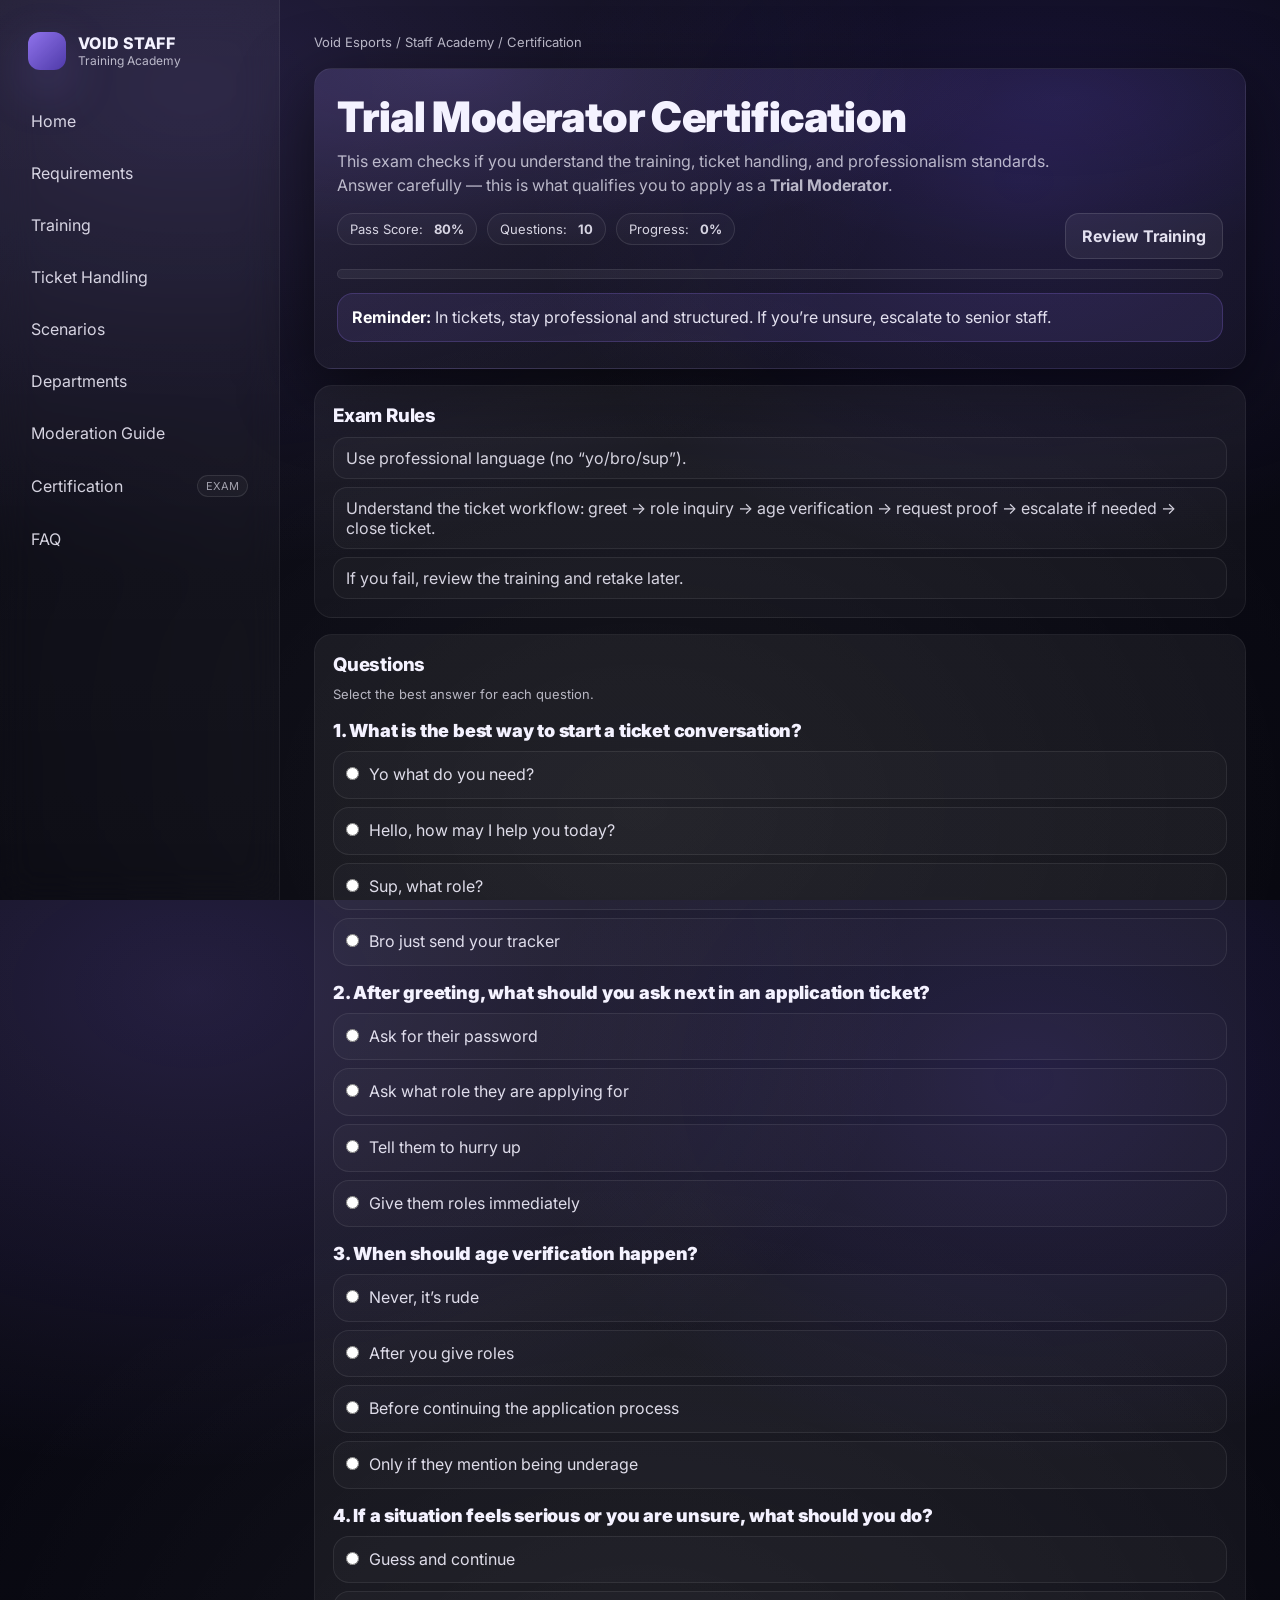
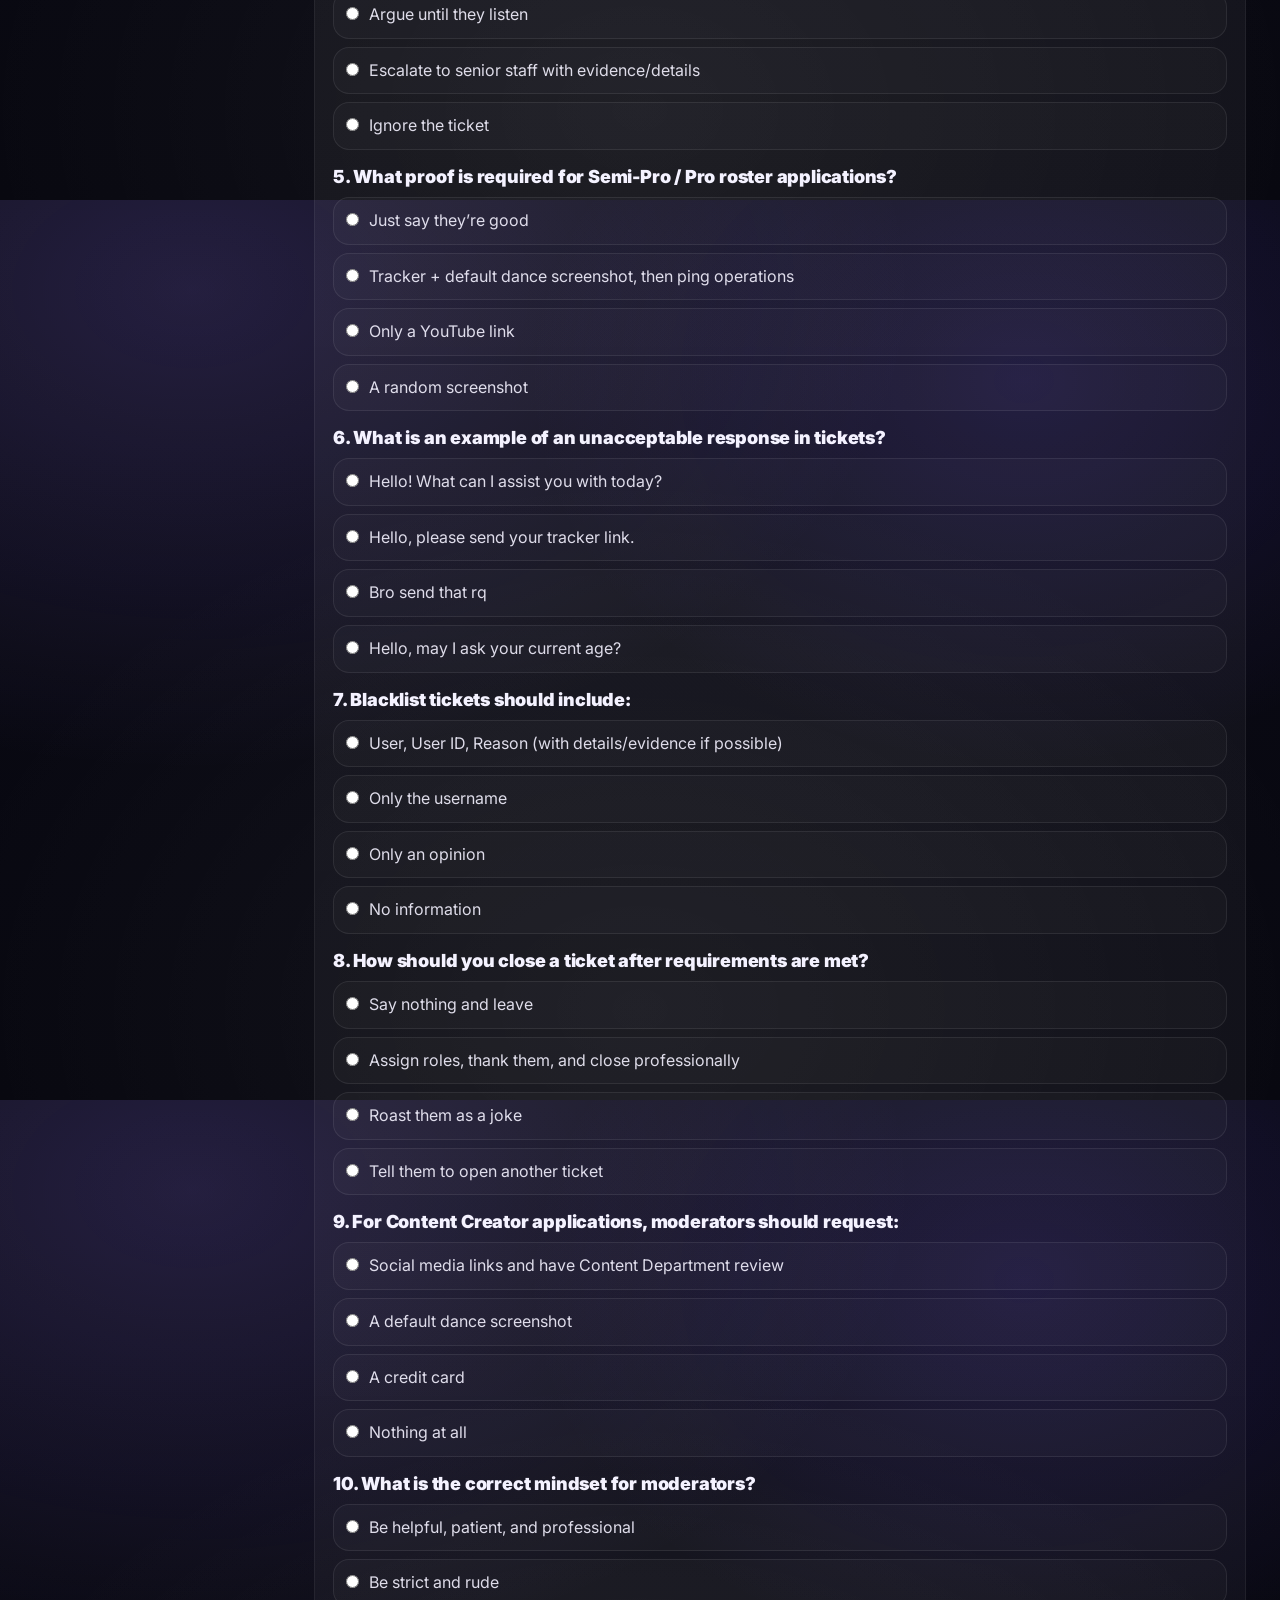
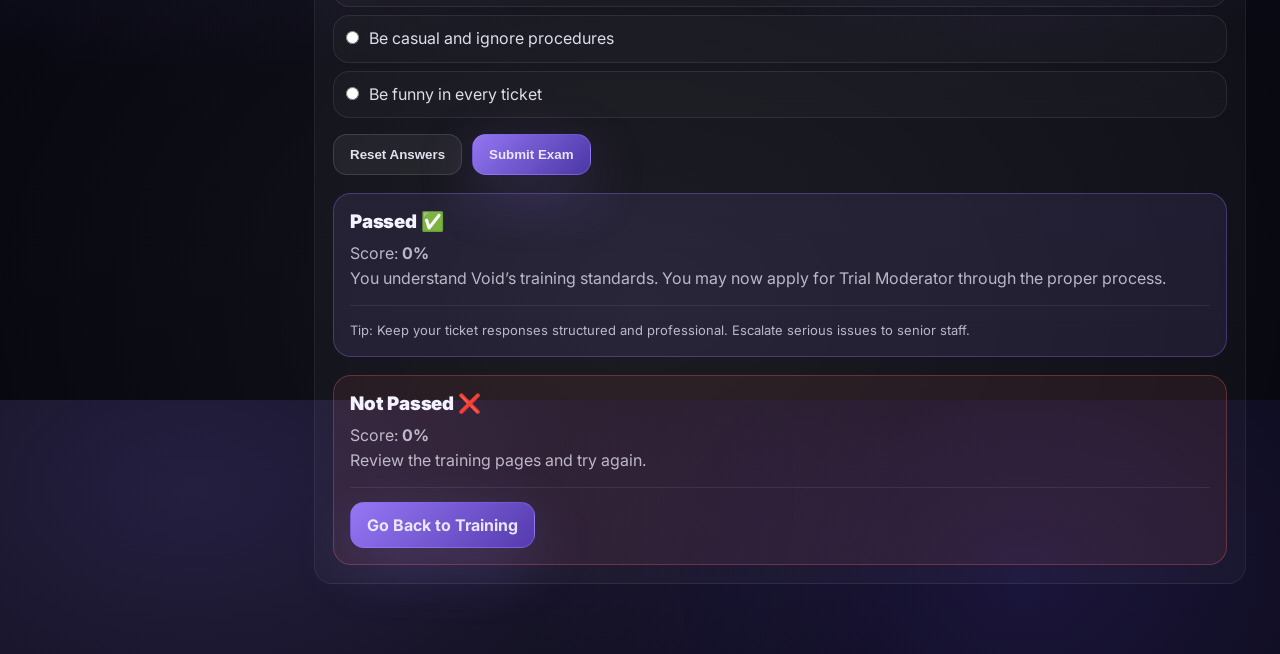
==== certification.html @ a3d47a13 "Create certification.html" ====
<!DOCTYPE html>
<html lang="en">
<head>
  <meta charset="UTF-8" />
  <meta name="viewport" content="width=device-width, initial-scale=1.0" />
  <title>Certification | Void Staff Academy</title>

  <link href="https://fonts.googleapis.com/css2?family=Inter:wght@300;400;600;800;900&display=swap" rel="stylesheet">

  <link rel="stylesheet" href="css/main.css">
  <link rel="stylesheet" href="css/layout.css">
  <link rel="stylesheet" href="css/components.css">

  <style>
    /* Page-only helpers (kept small + clean) */
    .exam-top{
      display:flex;
      align-items:flex-start;
      justify-content:space-between;
      gap:16px;
      margin-top:16px;
    }
    .exam-meta{
      display:flex;
      gap:10px;
      flex-wrap:wrap;
      align-items:center;
    }
    .progress{
      height:10px;
      border-radius:999px;
      background:rgba(255,255,255,.06);
      border:1px solid rgba(255,255,255,.08);
      overflow:hidden;
      margin-top:10px;
    }
    .progress > div{
      height:100%;
      width:0%;
      background:linear-gradient(135deg, rgba(155,124,255,.95), rgba(109,75,255,.60));
      transition:width .25s ease;
    }

    .q{
      margin-top:16px;
    }
    .q-title{
      font-weight:900;
      letter-spacing:-.2px;
      font-size:18px;
      margin-bottom:10px;
    }
    .choice{
      display:flex;
      gap:10px;
      align-items:flex-start;
      padding:12px 12px;
      border-radius:16px;
      border:1px solid rgba(255,255,255,.08);
      background:rgba(255,255,255,.025);
      transition:transform .18s ease, border-color .18s ease, background .18s ease;
      cursor:pointer;
      user-select:none;
    }
    .choice:hover{
      transform:translateY(-1px);
      border-color:rgba(155,124,255,.22);
      background:rgba(155,124,255,.08);
    }
    .choice input{
      margin-top:3px;
      accent-color: var(--accent);
      cursor:pointer;
    }
    .choice .txt{
      color:rgba(244,242,255,.9);
      line-height:1.35;
    }

    .actions{
      display:flex;
      gap:10px;
      flex-wrap:wrap;
      margin-top:16px;
    }

    .result{
      display:none;
      margin-top:18px;
    }
    .result.good{
      display:block;
      border:1px solid rgba(155,124,255,.30);
      background:rgba(155,124,255,.10);
      border-radius:var(--radius);
      padding:16px 16px;
    }
    .result.bad{
      display:block;
      border:1px solid rgba(255,110,110,.28);
      background:rgba(255,110,110,.08);
      border-radius:var(--radius);
      padding:16px 16px;
    }
    .result h3{
      font-weight:900;
      margin-bottom:6px;
    }
    .muted{
      color:var(--muted);
      line-height:1.5;
    }

    .small{
      font-size:13px;
      color:var(--muted);
    }

    .divider{
      height:1px;
      width:100%;
      background:rgba(255,255,255,.08);
      margin:14px 0;
    }
  </style>
</head>

<body>
<div class="shell">

  <!-- SIDEBAR -->
  <aside class="sidebar">
    <div class="brand">
      <div class="brand-badge"></div>
      <div class="brand-title">
        <div class="top">VOID STAFF</div>
        <div class="sub">Training Academy</div>
      </div>
    </div>

    <nav class="nav">
      <a href="index.html">Home</a>
      <a href="requirements.html">Requirements</a>
      <a href="training.html">Training</a>
      <a href="tickets.html">Ticket Handling</a>
      <a href="scenarios.html">Scenarios</a>
      <a href="roles.html">Departments</a>
      <a href="moderation.html">Moderation Guide</a>
      <a href="certification.html">Certification <span class="tag">EXAM</span></a>
      <a href="faq.html">FAQ</a>
    </nav>
  </aside>

  <!-- MAIN -->
  <main class="main">
    <div class="container fade-in">

      <div class="topbar">
        <div class="breadcrumb">Void Esports / Staff Academy / Certification</div>
      </div>

      <section class="hero">
        <h1>Trial Moderator Certification</h1>
        <p>
          This exam checks if you understand the training, ticket handling, and professionalism standards.
          Answer carefully — this is what qualifies you to apply as a <strong>Trial Moderator</strong>.
        </p>

        <div class="exam-top">
          <div class="exam-meta">
            <span class="pill">Pass Score: <strong>&nbsp;80%</strong></span>
            <span class="pill">Questions: <strong>&nbsp;<span id="qCount">0</span></strong></span>
            <span class="pill">Progress: <strong>&nbsp;<span id="progressText">0%</span></strong></span>
          </div>

          <a class="btn" href="training.html">Review Training</a>
        </div>

        <div class="progress" aria-label="Progress">
          <div id="bar"></div>
        </div>

        <div class="notice" style="margin-top:14px">
          <strong>Reminder:</strong> In tickets, stay professional and structured. If you’re unsure, escalate to senior staff.
        </div>
      </section>

      <section class="card" style="margin-top:16px">
        <h3>Exam Rules</h3>
        <div class="list">
          <div class="item">Use professional language (no “yo/bro/sup”).</div>
          <div class="item">Understand the ticket workflow: greet → role inquiry → age verification → request proof → escalate if needed → close ticket.</div>
          <div class="item">If you fail, review the training and retake later.</div>
        </div>
      </section>

      <!-- QUESTIONS -->
      <section id="exam" class="card" style="margin-top:16px">
        <h3>Questions</h3>
        <p class="small">Select the best answer for each question.</p>

        <div id="questions"></div>

        <div class="actions">
          <button class="btn" id="resetBtn" type="button">Reset Answers</button>
          <button class="btn primary" id="submitBtn" type="button">Submit Exam</button>
        </div>

        <div id="resultGood" class="result good">
          <h3>Passed ✅</h3>
          <p class="muted">
            Score: <strong><span id="scoreGood">0</span>%</strong><br>
            You understand Void’s training standards. You may now apply for Trial Moderator through the proper process.
          </p>
          <div class="divider"></div>
          <p class="small">
            Tip: Keep your ticket responses structured and professional. Escalate serious issues to senior staff.
          </p>
        </div>

        <div id="resultBad" class="result bad">
          <h3>Not Passed ❌</h3>
          <p class="muted">
            Score: <strong><span id="scoreBad">0</span>%</strong><br>
            Review the training pages and try again.
          </p>
          <div class="divider"></div>
          <a class="btn primary" href="training.html">Go Back to Training</a>
        </div>

      </section>

    </div>
  </main>
</div>

<script>
  // Premium but simple exam logic (no database)
  const PASS_SCORE = 80;

  const quiz = [
    {
      q: "What is the best way to start a ticket conversation?",
      a: [
        "Yo what do you need?",
        "Hello, how may I help you today?",
        "Sup, what role?",
        "Bro just send your tracker"
      ],
      correct: 1
    },
    {
      q: "After greeting, what should you ask next in an application ticket?",
      a: [
        "Ask for their password",
        "Ask what role they are applying for",
        "Tell them to hurry up",
        "Give them roles immediately"
      ],
      correct: 1
    },
    {
      q: "When should age verification happen?",
      a: [
        "Never, it’s rude",
        "After you give roles",
        "Before continuing the application process",
        "Only if they mention being underage"
      ],
      correct: 2
    },
    {
      q: "If a situation feels serious or you are unsure, what should you do?",
      a: [
        "Guess and continue",
        "Argue until they listen",
        "Escalate to senior staff with evidence/details",
        "Ignore the ticket"
      ],
      correct: 2
    },
    {
      q: "What proof is required for Semi-Pro / Pro roster applications?",
      a: [
        "Just say they’re good",
        "Tracker + default dance screenshot, then ping operations",
        "Only a YouTube link",
        "A random screenshot"
      ],
      correct: 1
    },
    {
      q: "What is an example of an unacceptable response in tickets?",
      a: [
        "Hello! What can I assist you with today?",
        "Hello, please send your tracker link.",
        "Bro send that rq",
        "Hello, may I ask your current age?"
      ],
      correct: 2
    },
    {
      q: "Blacklist tickets should include:",
      a: [
        "User, User ID, Reason (with details/evidence if possible)",
        "Only the username",
        "Only an opinion",
        "No information"
      ],
      correct: 0
    },
    {
      q: "How should you close a ticket after requirements are met?",
      a: [
        "Say nothing and leave",
        "Assign roles, thank them, and close professionally",
        "Roast them as a joke",
        "Tell them to open another ticket"
      ],
      correct: 1
    },
    {
      q: "For Content Creator applications, moderators should request:",
      a: [
        "Social media links and have Content Department review",
        "A default dance screenshot",
        "A credit card",
        "Nothing at all"
      ],
      correct: 0
    },
    {
      q: "What is the correct mindset for moderators?",
      a: [
        "Be helpful, patient, and professional",
        "Be strict and rude",
        "Be casual and ignore procedures",
        "Be funny in every ticket"
      ],
      correct: 0
    }
  ];

  const questionsEl = document.getElementById("questions");
  const qCountEl = document.getElementById("qCount");
  const barEl = document.getElementById("bar");
  const progressTextEl = document.getElementById("progressText");

  const goodBox = document.getElementById("resultGood");
  const badBox = document.getElementById("resultBad");
  const scoreGoodEl = document.getElementById("scoreGood");
  const scoreBadEl = document.getElementById("scoreBad");

  function render(){
    qCountEl.textContent = quiz.length;

    questionsEl.innerHTML = quiz.map((item, idx) => {
      const choices = item.a.map((txt, cIdx) => {
        const name = `q_${idx}`;
        const id = `q_${idx}_${cIdx}`;
        return `
          <label class="choice" for="${id}">
            <input id="${id}" type="radio" name="${name}" value="${cIdx}">
            <div class="txt">${txt}</div>
          </label>
        `;
      }).join("");

      return `
        <div class="q">
          <div class="q-title">${idx+1}. ${item.q}</div>
          <div class="list">${choices}</div>
        </div>
      `;
    }).join("");

    attachProgress();
    updateProgress();
  }

  function getAnswers(){
    return quiz.map((_, idx) => {
      const picked = document.querySelector(`input[name="q_${idx}"]:checked`);
      return picked ? Number(picked.value) : null;
    });
  }

  function attachProgress(){
    document.querySelectorAll('input[type="radio"]').forEach(r => {
      r.addEventListener("change", updateProgress);
    });
  }

  function updateProgress(){
    const answers = getAnswers();
    const answered = answers.filter(v => v !== null).length;
    const pct = Math.round((answered / quiz.length) * 100);
    barEl.style.width = pct + "%";
    progressTextEl.textContent = pct + "%";
  }

  function grade(){
    const answers = getAnswers();

    // Must answer all
    if (answers.some(v => v === null)){
      alert("Please answer every question before submitting.");
      return;
    }

    let correct = 0;
    answers.forEach((val, idx) => {
      if (val === quiz[idx].correct) correct++;
    });

    const score = Math.round((correct / quiz.length) * 100);

    goodBox.style.display = "none";
    badBox.style.display = "none";

    if (score >= PASS_SCORE){
      scoreGoodEl.textContent = score;
      goodBox.style.display = "block";
      goodBox.scrollIntoView({ behavior: "smooth", block: "start" });
    } else {
      scoreBadEl.textContent = score;
      badBox.style.display = "block";
      badBox.scrollIntoView({ behavior: "smooth", block: "start" });
    }
  }

  function resetAll(){
    document.querySelectorAll('input[type="radio"]').forEach(r => r.checked = false);
    updateProgress();
    goodBox.style.display = "none";
    badBox.style.display = "none";
    window.scrollTo({ top: 0, behavior: "smooth" });
  }

  document.getElementById("submitBtn").addEventListener("click", grade);
  document.getElementById("resetBtn").addEventListener("click", resetAll);

  render();
</script>
</body>
</html>
---- css/main.css ----
/* css/main.css */
:root{
  --bg0:#07070f;
  --bg1:#0b0b16;
  --panel:rgba(255,255,255,.06);
  --panel2:rgba(255,255,255,.035);
  --stroke:rgba(255,255,255,.10);
  --stroke2:rgba(255,255,255,.06);
  --text:#f4f2ff;
  --muted:rgba(244,242,255,.72);
  --accent:#9b7cff;
  --accent2:#6d4bff;
  --shadow:0 22px 70px rgba(0,0,0,.55);
  --radius:18px;
}

*{ box-sizing:border-box; margin:0; padding:0; }
html,body{ height:100%; }

body{
  font-family: Inter, system-ui, -apple-system, Segoe UI, Roboto, Arial, sans-serif;
  color:var(--text);
  background:
    radial-gradient(1200px 800px at 15% 10%, rgba(155,124,255,.18), transparent 60%),
    radial-gradient(900px 700px at 80% 20%, rgba(109,75,255,.16), transparent 55%),
    radial-gradient(1200px 900px at 50% 90%, rgba(255,255,255,.05), transparent 60%),
    linear-gradient(180deg, var(--bg1), var(--bg0));
  overflow-x:hidden;
}

a{ color:inherit; text-decoration:none; }
img{ max-width:100%; display:block; }

::selection{ background:rgba(155,124,255,.35); }

@media (prefers-reduced-motion: reduce){
  *{ animation:none !important; transition:none !important; scroll-behavior:auto !important; }
}
---- css/layout.css ----
/* css/layout.css */
.shell{
  display:flex;
  min-height:100vh;
}

.sidebar{
  width:280px;
  position:sticky;
  top:0;
  height:100vh;
  padding:22px 18px;
  border-right:1px solid var(--stroke2);
  background:linear-gradient(180deg, rgba(255,255,255,.05), rgba(255,255,255,.02));
  backdrop-filter: blur(18px);
}

.brand{
  display:flex;
  align-items:center;
  gap:12px;
  padding:10px 10px 18px;
}

.brand-badge{
  width:38px;
  height:38px;
  border-radius:12px;
  background:linear-gradient(135deg, rgba(155,124,255,.9), rgba(109,75,255,.55));
  box-shadow: 0 18px 50px rgba(155,124,255,.25);
}

.brand-title{
  line-height:1.1;
}
.brand-title .top{
  font-weight:800;
  letter-spacing:.3px;
}
.brand-title .sub{
  font-size:12px;
  color:var(--muted);
  margin-top:2px;
}

.nav{
  margin-top:10px;
  display:flex;
  flex-direction:column;
  gap:6px;
}

.nav a{
  display:flex;
  align-items:center;
  justify-content:space-between;
  padding:12px 12px;
  border-radius:14px;
  border:1px solid transparent;
  color:rgba(244,242,255,.86);
  background:transparent;
  transition: transform .18s ease, background .18s ease, border-color .18s ease;
}

.nav a:hover{
  background:rgba(155,124,255,.10);
  border-color:rgba(155,124,255,.22);
  transform: translateY(-1px);
}

.nav .tag{
  font-size:11px;
  color:rgba(244,242,255,.62);
  border:1px solid rgba(255,255,255,.10);
  padding:3px 8px;
  border-radius:999px;
  background:rgba(255,255,255,.03);
}

.main{
  flex:1;
  padding:34px 34px 70px;
}

.container{
  max-width:1150px;
  margin:0 auto;
}

.topbar{
  display:flex;
  justify-content:space-between;
  align-items:center;
  gap:16px;
  margin-bottom:18px;
}

.breadcrumb{
  font-size:13px;
  color:var(--muted);
}

@media (max-width: 980px){
  .sidebar{ display:none; }
  .main{ padding:22px 18px 60px; }
}
---- css/components.css ----
/* css/components.css */

/* subtle fade-in */
.fade-in{
  animation: fadeIn .55s ease both;
}
@keyframes fadeIn{
  from{ opacity:0; transform: translateY(8px); }
  to{ opacity:1; transform: translateY(0); }
}

.hero{
  padding:26px 22px;
  border-radius:var(--radius);
  background:
    radial-gradient(900px 300px at 15% 0%, rgba(155,124,255,.18), transparent 60%),
    radial-gradient(700px 280px at 80% 10%, rgba(109,75,255,.12), transparent 55%),
    rgba(255,255,255,.03);
  border:1px solid var(--stroke2);
  box-shadow: var(--shadow);
}

.hero h1{
  font-size:42px;
  line-height:1.05;
  letter-spacing:-.6px;
  font-weight:900;
}
.hero p{
  margin-top:10px;
  max-width:760px;
  color:var(--muted);
  line-height:1.5;
}

.grid{
  display:grid;
  gap:16px;
  margin-top:16px;
}
.grid.cols-3{ grid-template-columns: repeat(3, 1fr); }
.grid.cols-2{ grid-template-columns: repeat(2, 1fr); }

@media (max-width: 980px){
  .grid.cols-3{ grid-template-columns: 1fr; }
  .grid.cols-2{ grid-template-columns: 1fr; }
  .hero h1{ font-size:34px; }
}

.card{
  border-radius:var(--radius);
  border:1px solid var(--stroke2);
  background:linear-gradient(180deg, rgba(255,255,255,.055), rgba(255,255,255,.03));
  padding:18px 18px;
  transition: transform .2s ease, border-color .2s ease, background .2s ease;
}

.card:hover{
  transform: translateY(-2px);
  border-color: rgba(155,124,255,.24);
  background: linear-gradient(180deg, rgba(155,124,255,.09), rgba(255,255,255,.03));
}

.card h2, .card h3{
  font-weight:800;
  letter-spacing:-.2px;
}
.card p{
  margin-top:8px;
  color:var(--muted);
  line-height:1.55;
}

.pill{
  display:inline-flex;
  align-items:center;
  gap:8px;
  padding:7px 12px;
  border-radius:999px;
  border:1px solid rgba(255,255,255,.10);
  background:rgba(255,255,255,.03);
  color:rgba(244,242,255,.86);
  font-size:13px;
}

.kpi{
  display:flex;
  align-items:flex-end;
  gap:10px;
}
.kpi .value{
  font-size:34px;
  font-weight:900;
  color: var(--accent);
  line-height:1;
}
.kpi .label{
  padding-bottom:4px;
  font-size:13px;
  color: var(--muted);
}

.list{
  margin-top:10px;
  display:flex;
  flex-direction:column;
  gap:8px;
}
.list .item{
  padding:10px 12px;
  border-radius:14px;
  border:1px solid rgba(255,255,255,.08);
  background:rgba(255,255,255,.025);
  color:rgba(244,242,255,.86);
}

.notice{
  margin-top:12px;
  padding:12px 14px;
  border-radius:16px;
  border:1px solid rgba(155,124,255,.22);
  background: rgba(155,124,255,.10);
  color: rgba(244,242,255,.92);
  line-height:1.45;
}

.notice strong{ color: #fff; }

.btn{
  display:inline-flex;
  align-items:center;
  justify-content:center;
  gap:10px;
  padding:12px 16px;
  border-radius:14px;
  border:1px solid rgba(255,255,255,.12);
  background: rgba(255,255,255,.06);
  color: rgba(244,242,255,.92);
  font-weight:700;
  cursor:pointer;
  transition: transform .18s ease, border-color .18s ease, background .18s ease;
  user-select:none;
}

.btn:hover{
  transform: translateY(-1px);
  border-color: rgba(155,124,255,.30);
  background: rgba(155,124,255,.16);
}

.btn.primary{
  border-color: rgba(155,124,255,.40);
  background: linear-gradient(135deg, rgba(155,124,255,.95), rgba(109,75,255,.60));
  box-shadow: 0 18px 60px rgba(155,124,255,.22);
}
.btn.primary:hover{
  background: linear-gradient(135deg, rgba(155,124,255,1), rgba(109,75,255,.75));
}
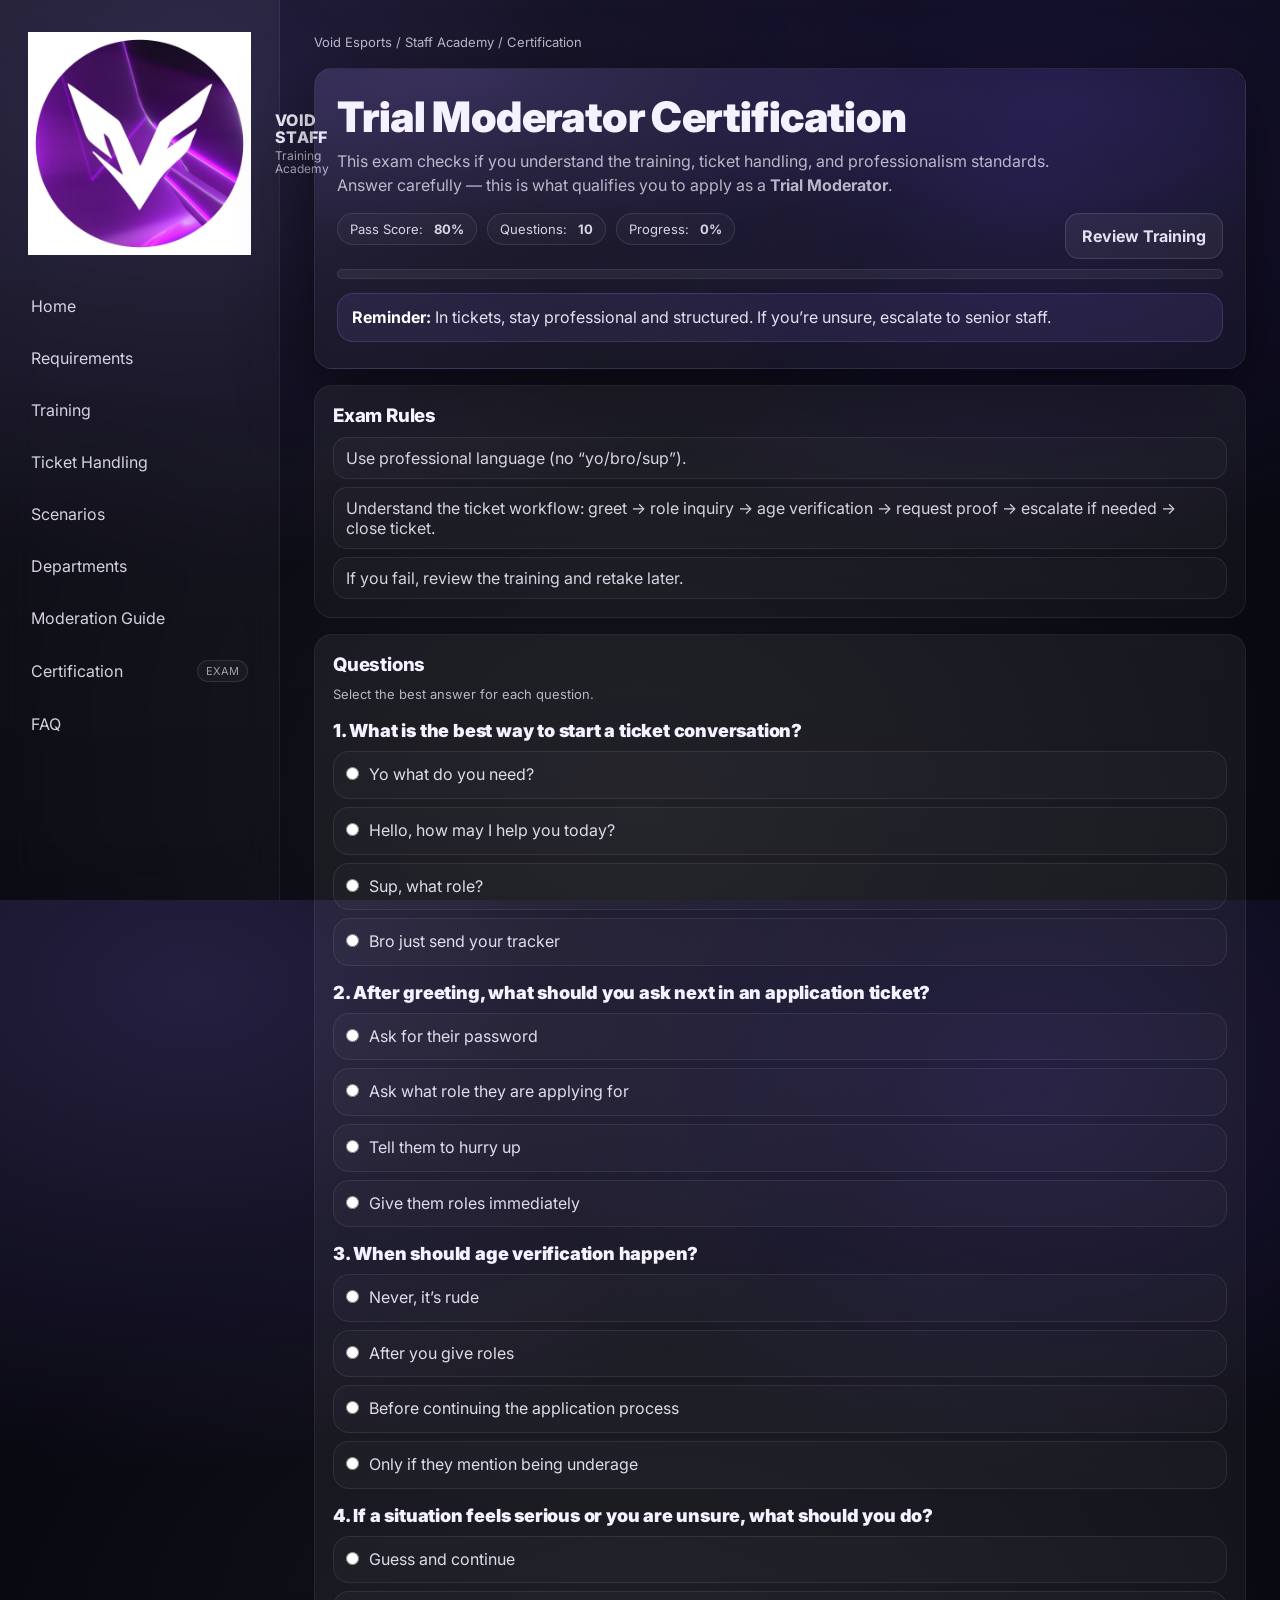
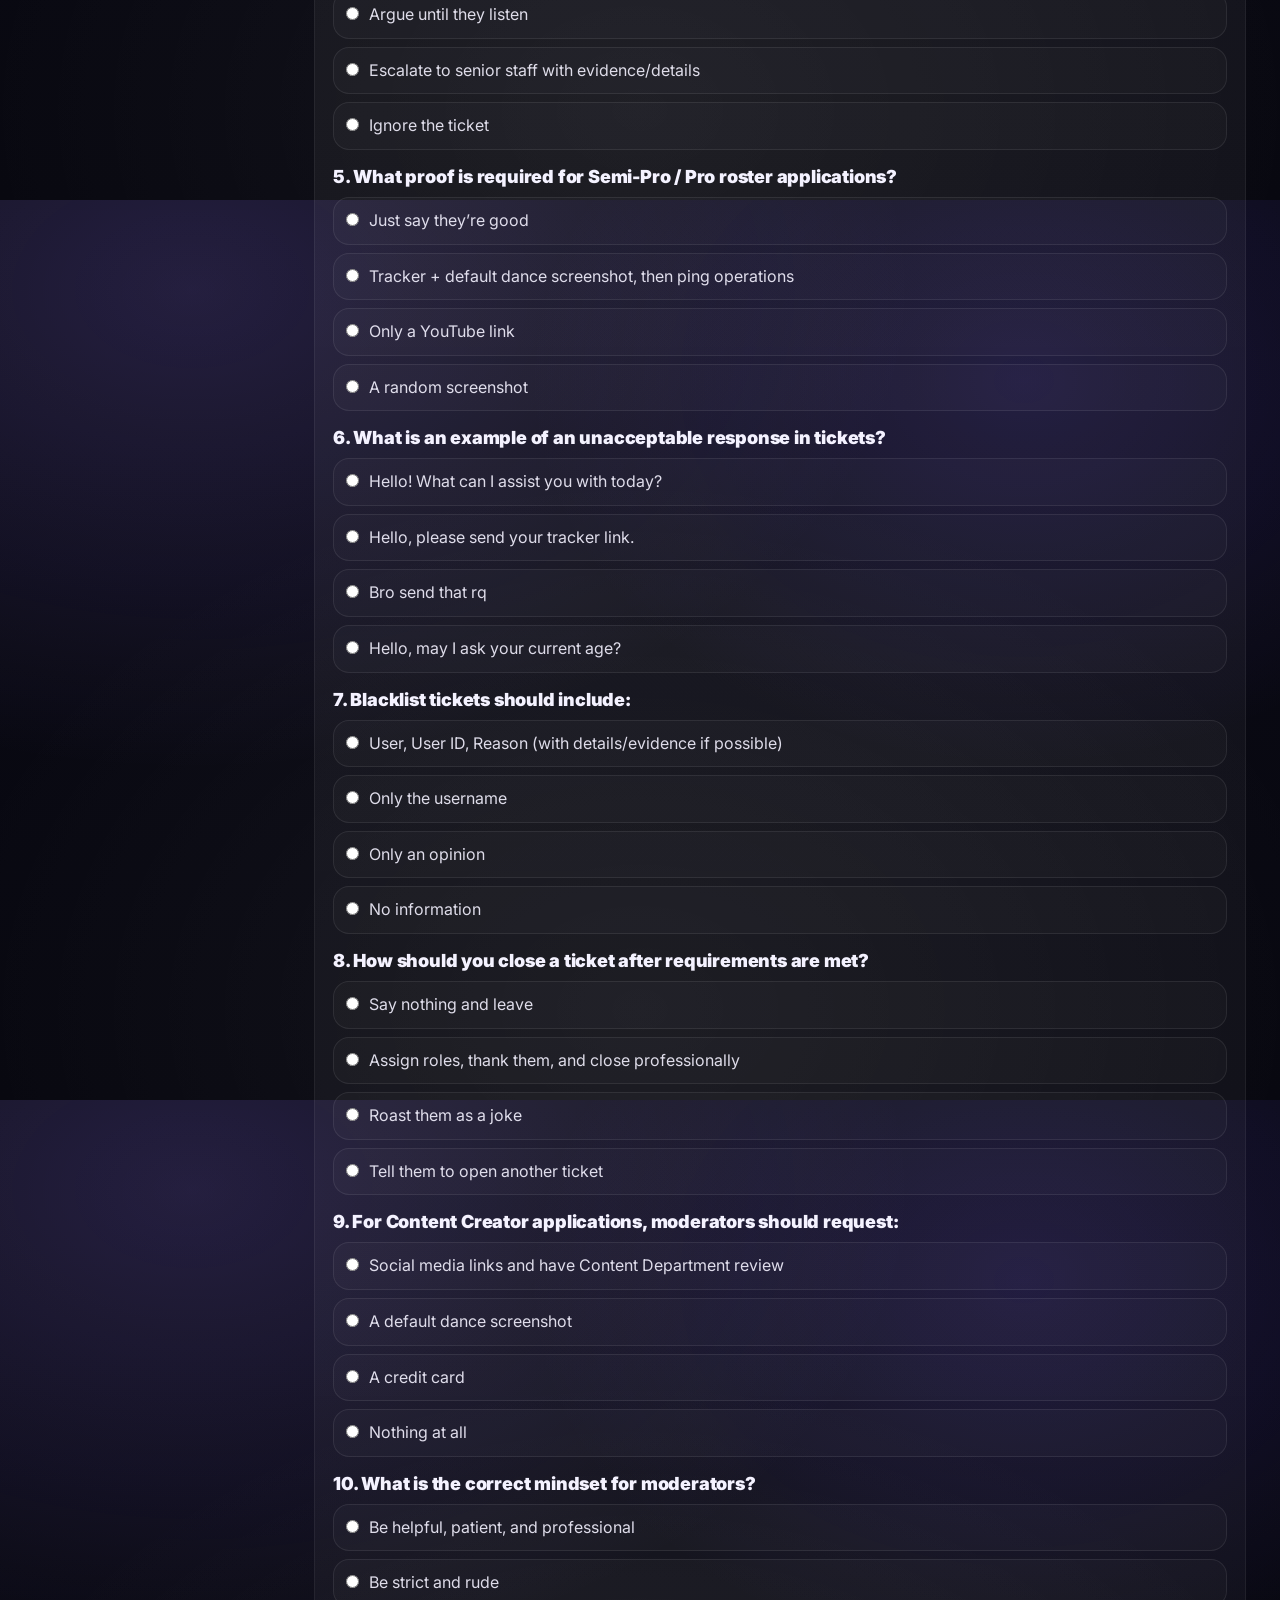
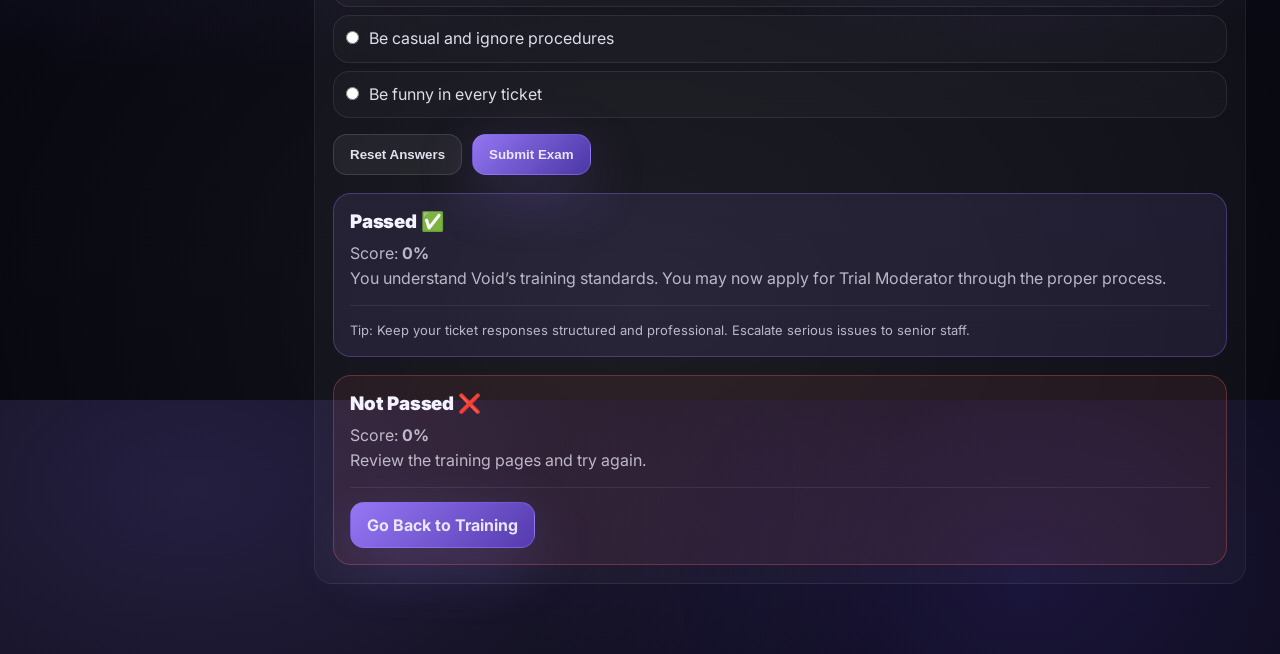
==== commit a557b57b: "Update certification.html" ====
--- a/certification.html
+++ b/certification.html
@@ -131,6 +131,7 @@
   <!-- SIDEBAR -->
   <aside class="sidebar">
     <div class="brand">
+      <img src="assets/logo.png" class="brand-logo">
       <div class="brand-badge"></div>
       <div class="brand-title">
         <div class="top">VOID STAFF</div>
--- a/css/layout.css
+++ b/css/layout.css
@@ -99,7 +99,79 @@
   font-size:13px;
   color:var(--muted);
 }
+/* Active link styling (internal tool feel) */
+.nav a.active{
+  background:rgba(155,124,255,.16);
+  border-color:rgba(155,124,255,.30);
+  box-shadow: 0 16px 40px rgba(155,124,255,.14);
+  transform: translateY(-1px);
+}
 
+/* Mobile sidebar toggle */
+.mobile-topbar{
+  display:none;
+  align-items:center;
+  justify-content:space-between;
+  gap:12px;
+  padding:14px 14px;
+  border:1px solid var(--stroke2);
+  border-radius:var(--radius);
+  background:rgba(255,255,255,.03);
+  backdrop-filter: blur(12px);
+  margin-bottom:14px;
+}
+
+.mobile-topbar .title{
+  font-weight:900;
+  letter-spacing:-.2px;
+}
+
+.mobile-topbar .toggle{
+  width:44px;
+  height:44px;
+  border-radius:14px;
+  border:1px solid rgba(255,255,255,.12);
+  background:rgba(255,255,255,.06);
+  cursor:pointer;
+  display:inline-flex;
+  align-items:center;
+  justify-content:center;
+  transition: transform .18s ease, border-color .18s ease, background .18s ease;
+}
+.mobile-topbar .toggle:hover{
+  transform: translateY(-1px);
+  border-color: rgba(155,124,255,.30);
+  background: rgba(155,124,255,.16);
+}
+
+/* Mobile behavior */
+@media (max-width: 980px){
+  .mobile-topbar{ display:flex; }
+
+  .sidebar{
+    display:block;
+    position:fixed;
+    left:0;
+    top:0;
+    width:84%;
+    max-width:320px;
+    transform: translateX(-110%);
+    transition: transform .22s ease;
+    z-index:999;
+  }
+  .sidebar.open{
+    transform: translateX(0);
+  }
+
+  /* Dim background behind sidebar when open */
+  .sidebar.open::after{
+    content:"";
+    position:fixed;
+    inset:0;
+    background:rgba(0,0,0,.55);
+    z-index:-1;
+  }
+}
 @media (max-width: 980px){
   .sidebar{ display:none; }
   .main{ padding:22px 18px 60px; }
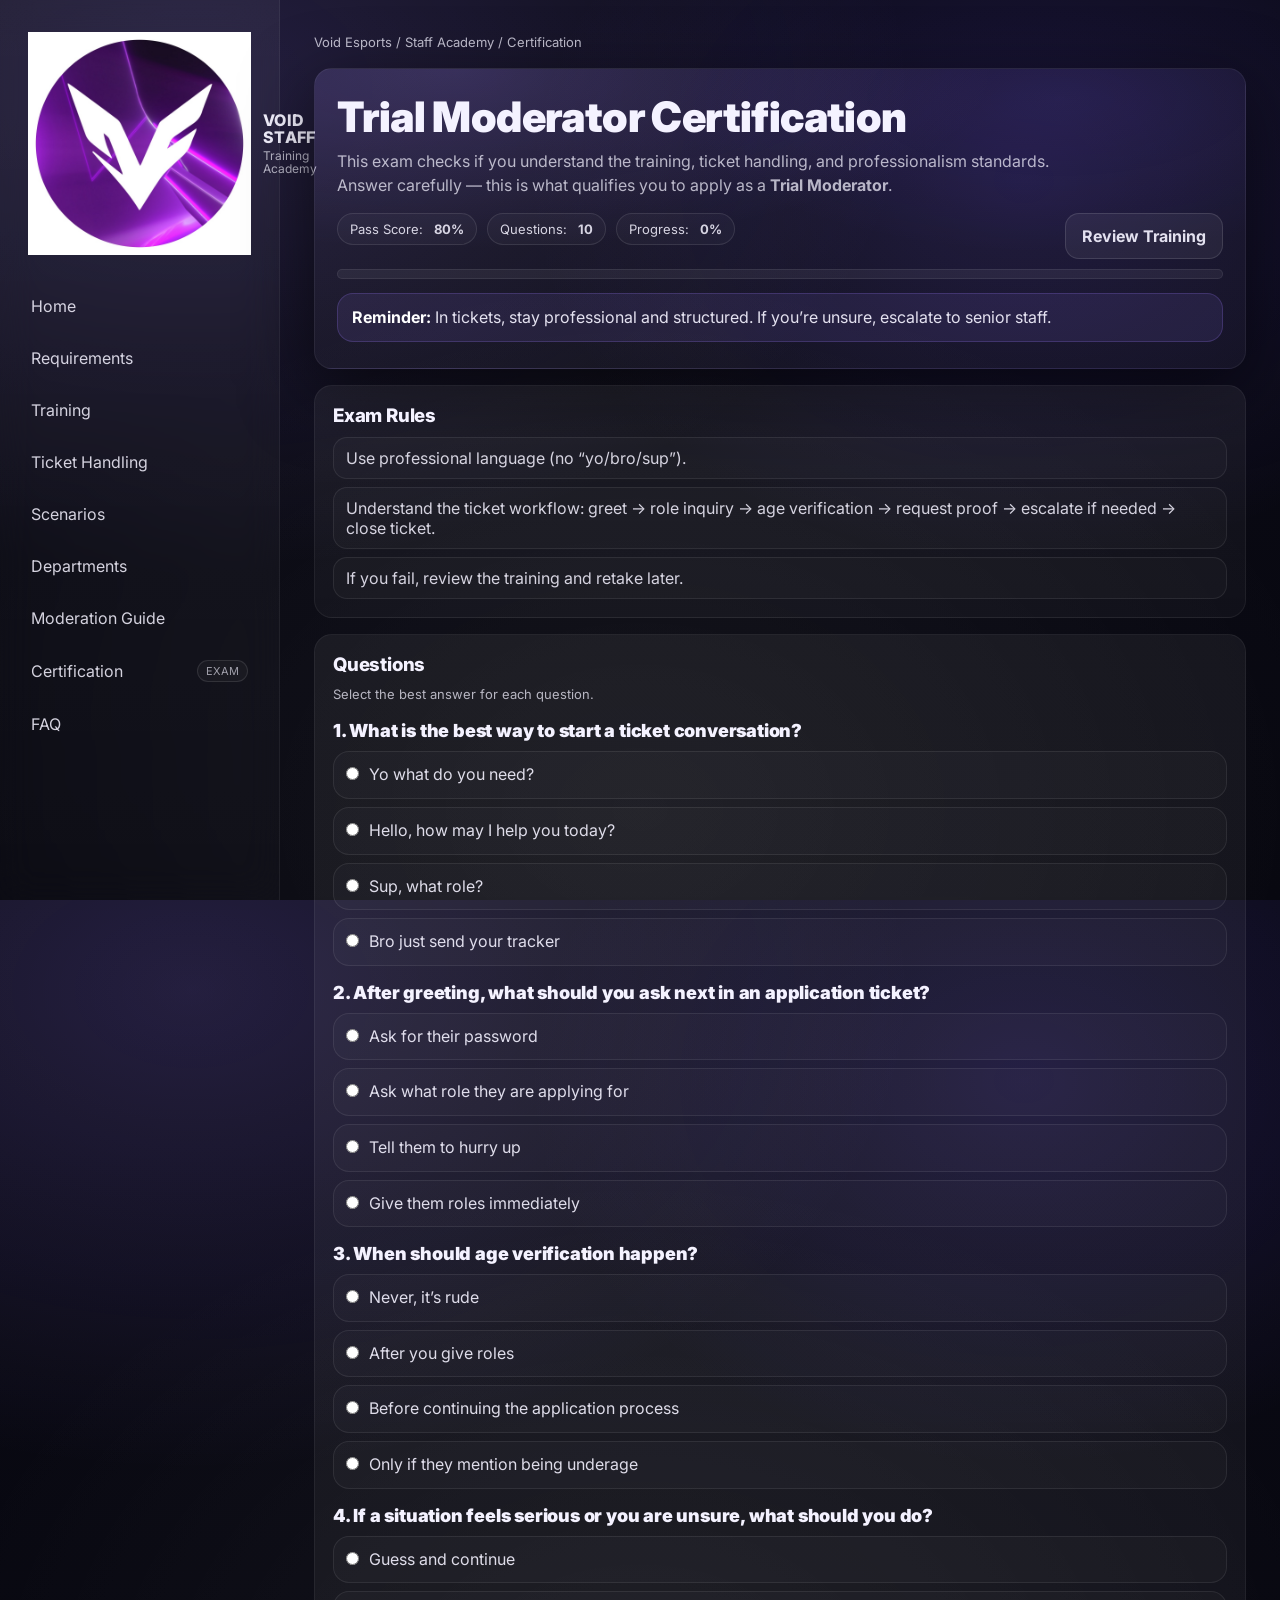
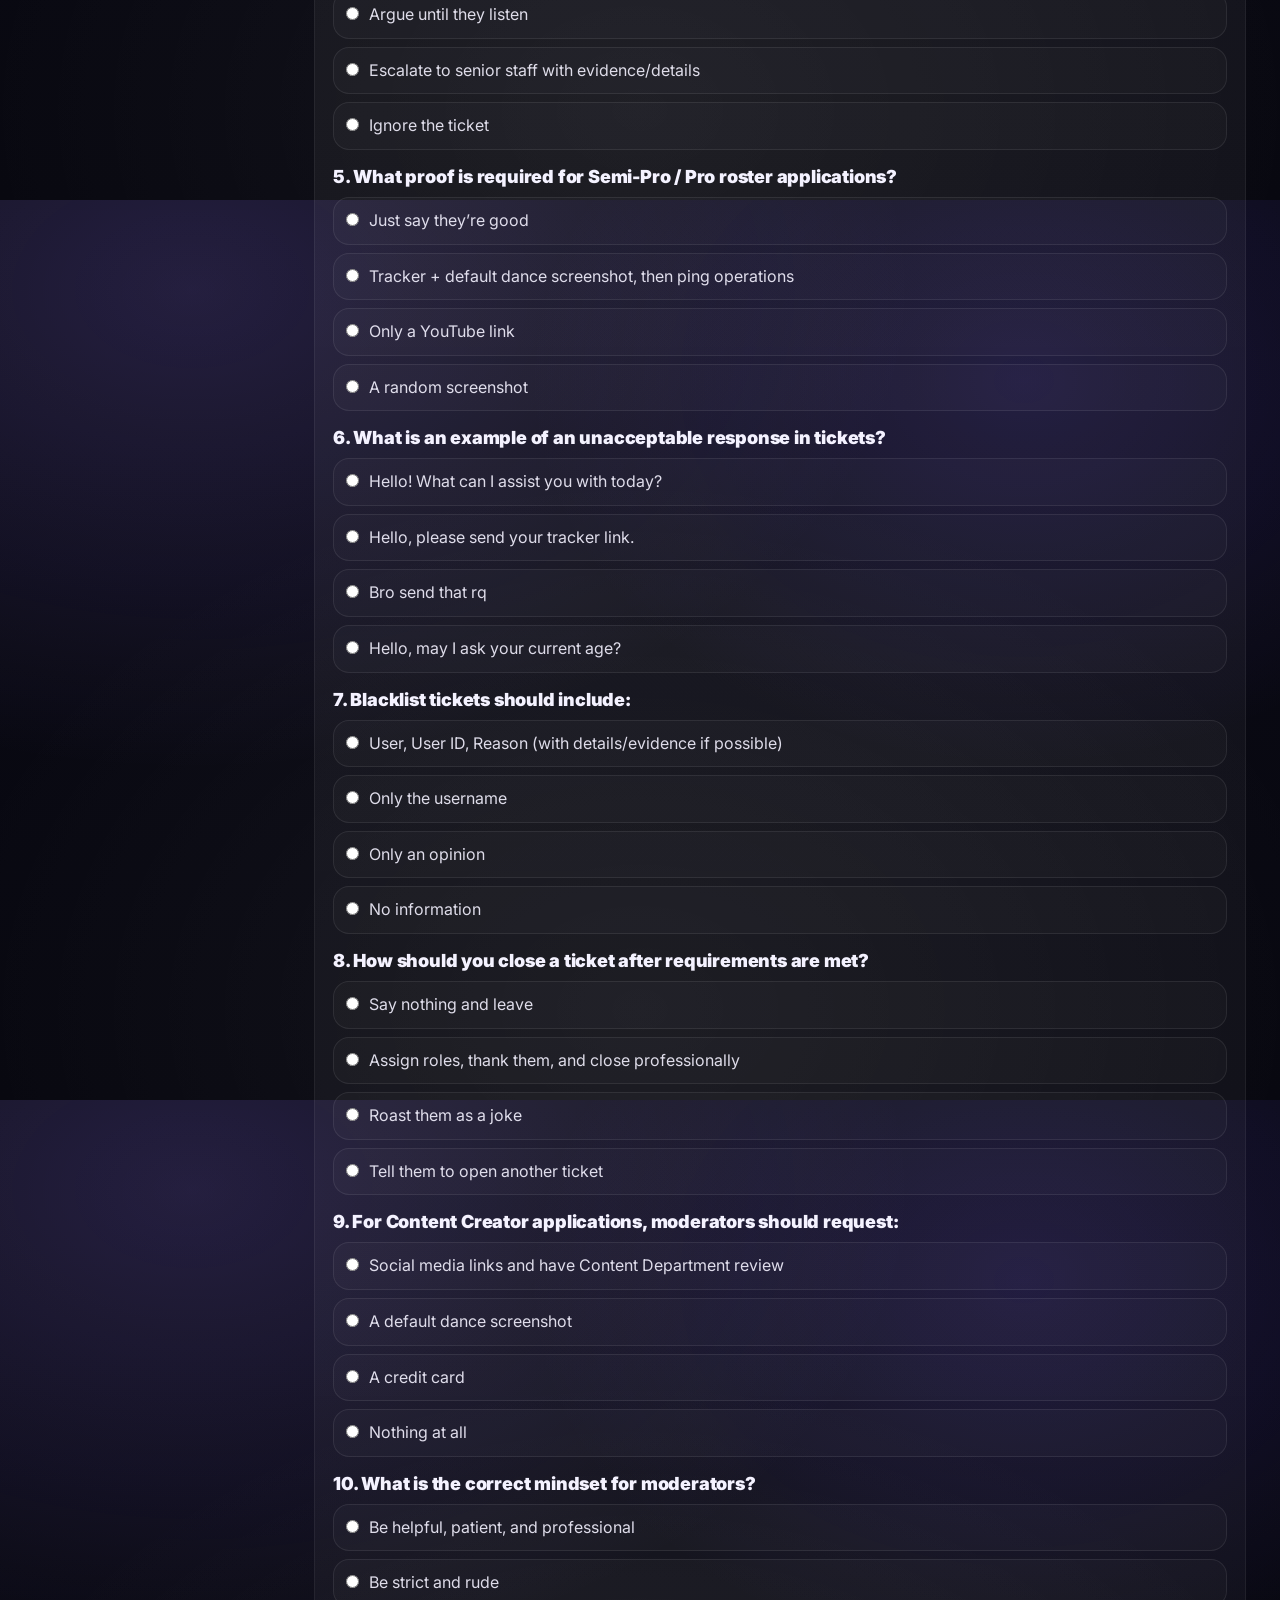
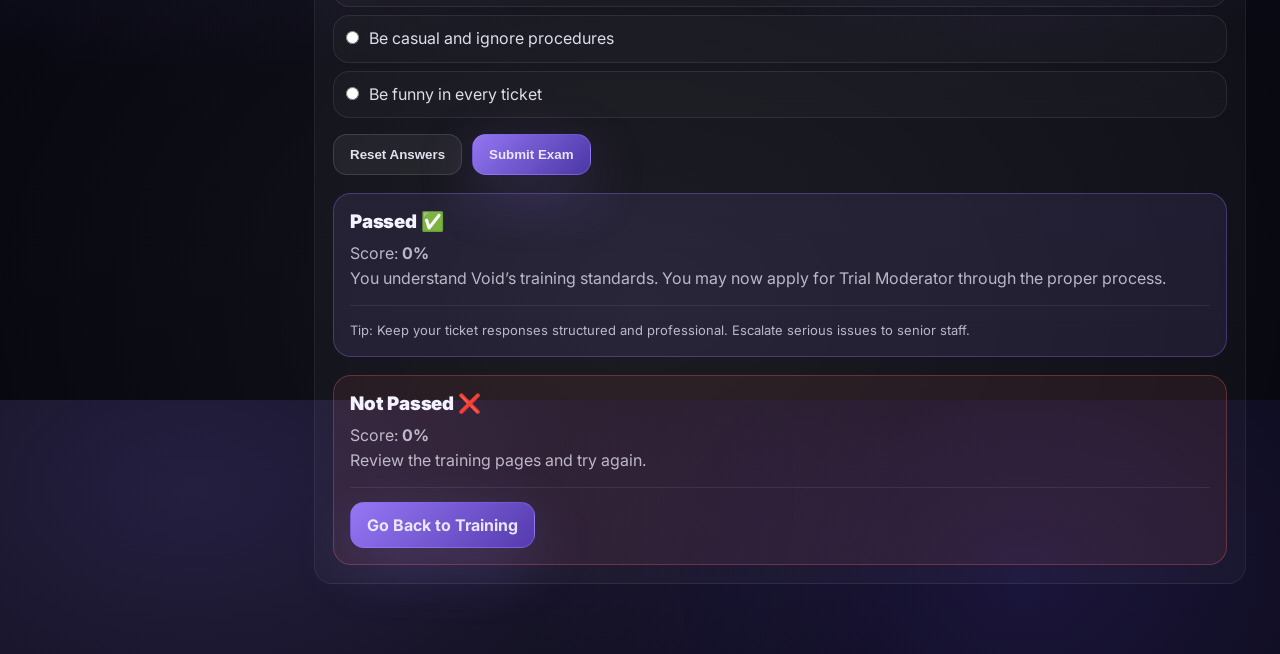
==== commit 1f6c6d3d: "Update certification.html" ====
--- a/certification.html
+++ b/certification.html
@@ -131,13 +131,15 @@
   <!-- SIDEBAR -->
   <aside class="sidebar">
     <div class="brand">
-      <img src="assets/logo.png" class="brand-logo">
-      <div class="brand-badge"></div>
-      <div class="brand-title">
-        <div class="top">VOID STAFF</div>
-        <div class="sub">Training Academy</div>
-      </div>
-    </div>
+
+<img src="assets/logo.png" class="brand-logo">
+
+<div class="brand-title">
+<div class="top">VOID STAFF</div>
+<div class="sub">Training Academy</div>
+</div>
+
+</div>
 
     <nav class="nav">
       <a href="index.html">Home</a>
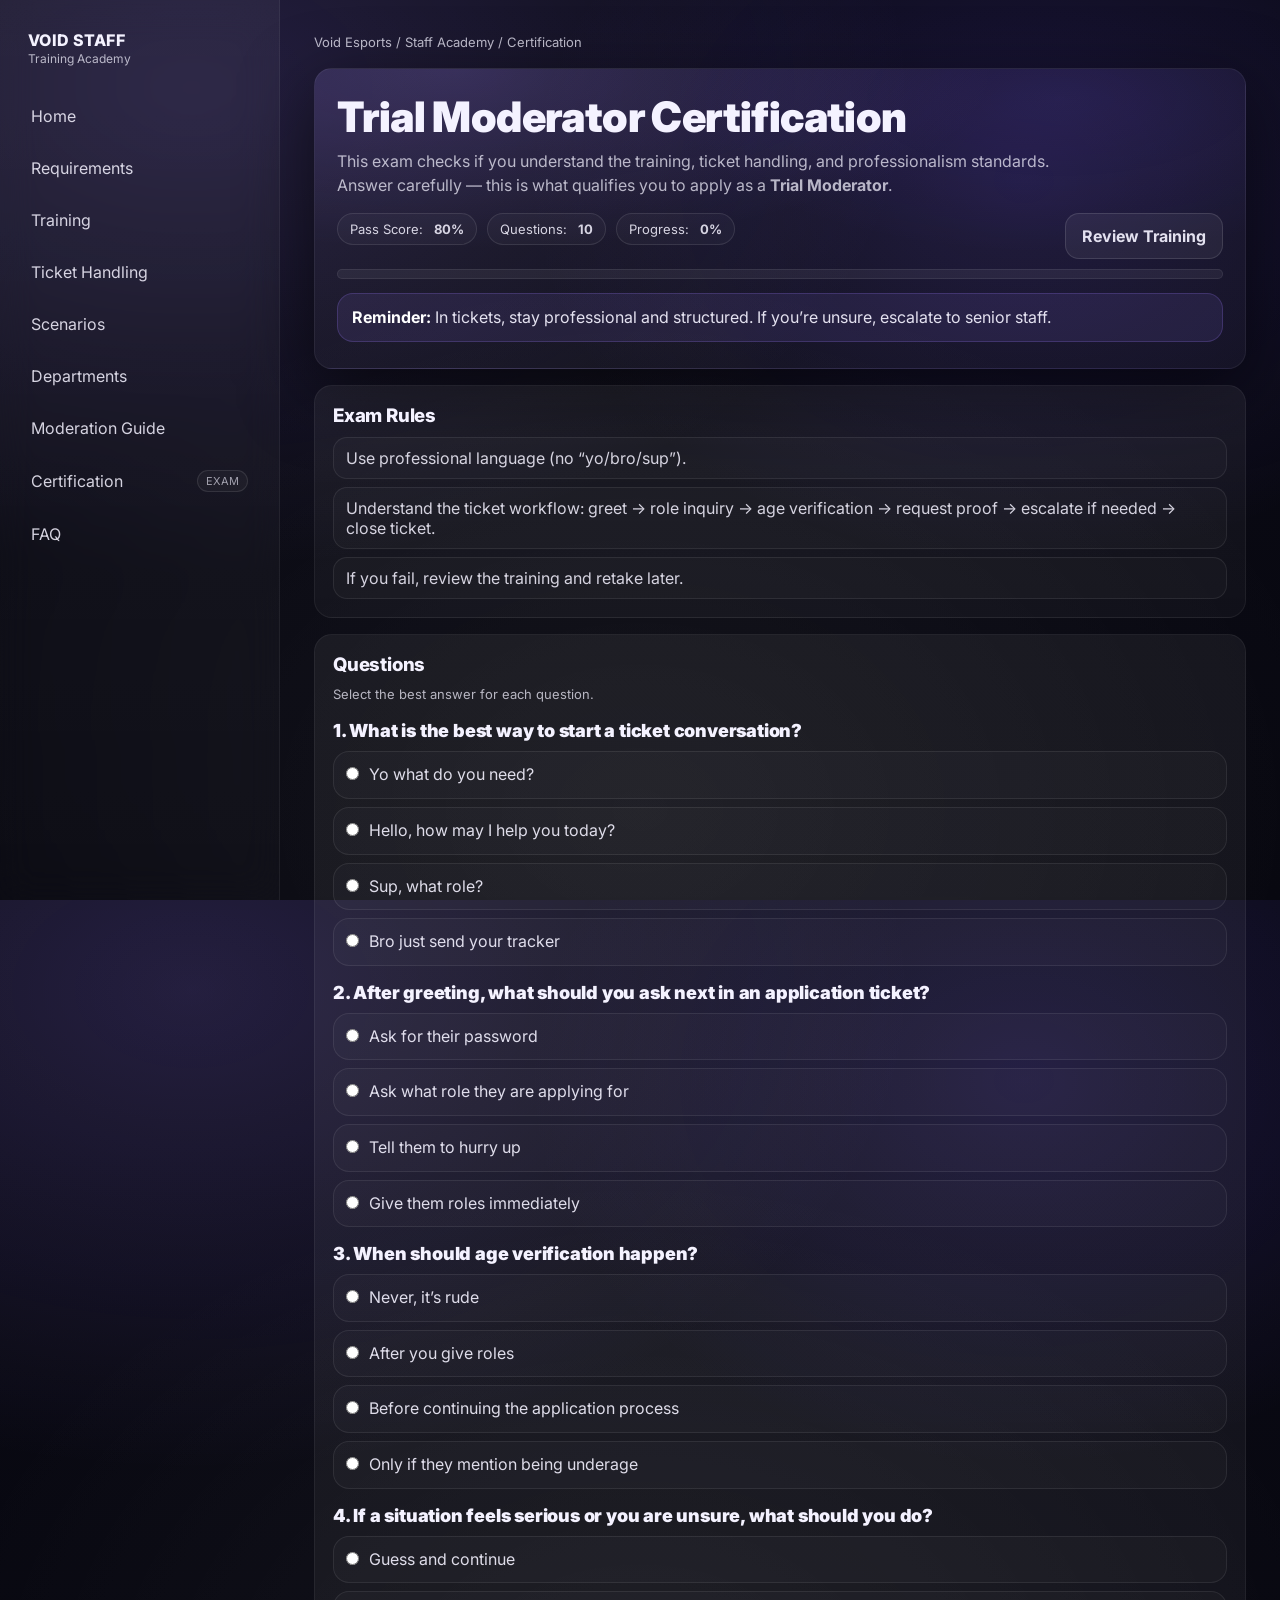
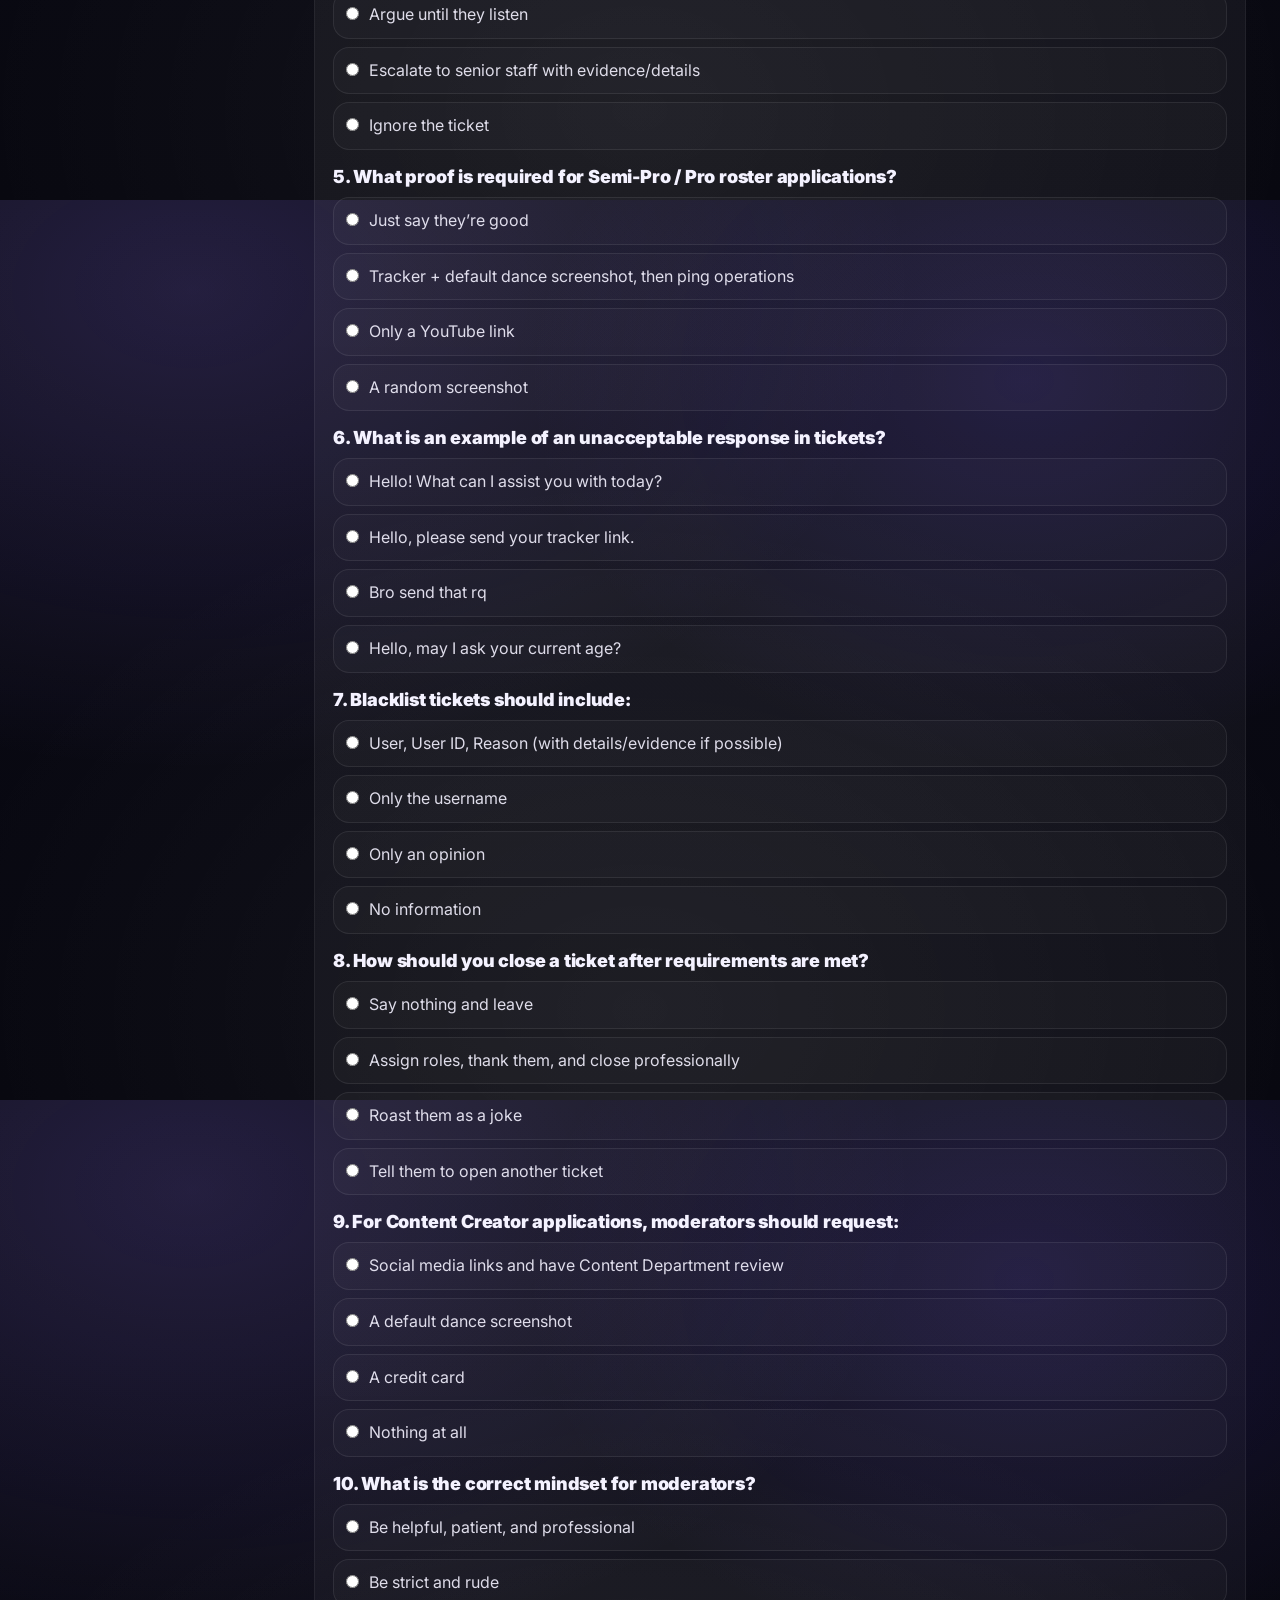
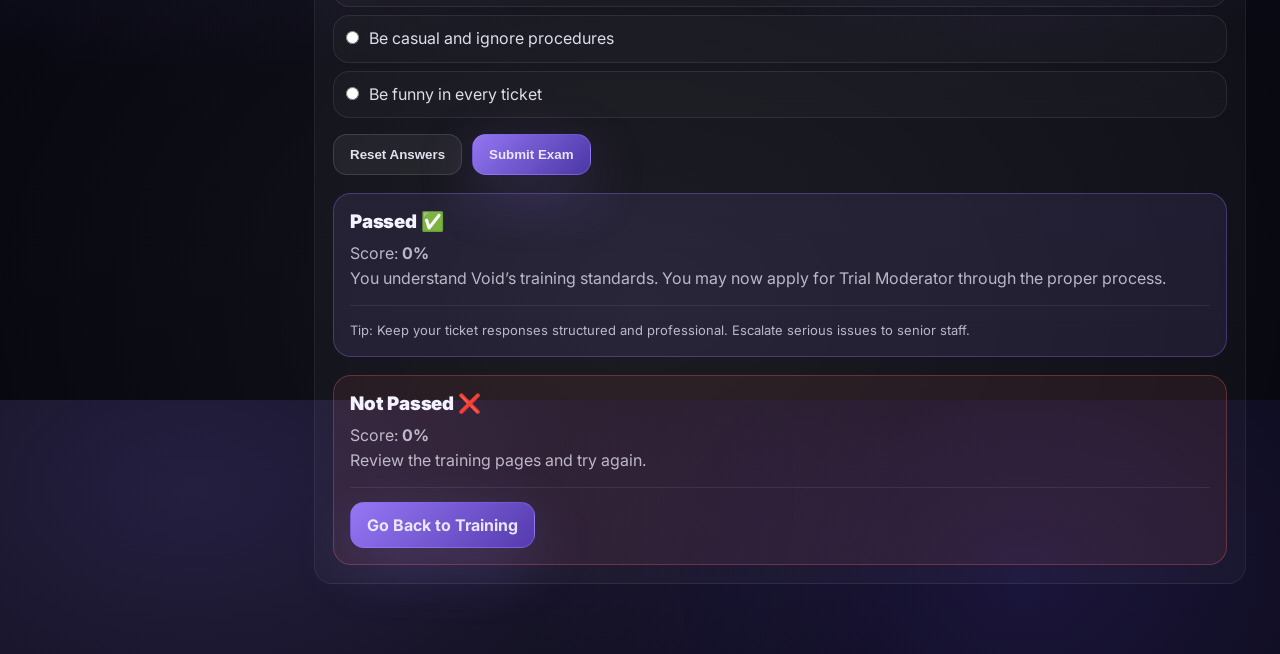
==== commit 59b7c578: "Update certification.html" ====
--- a/certification.html
+++ b/certification.html
@@ -130,9 +130,8 @@
 
   <!-- SIDEBAR -->
   <aside class="sidebar">
+    
     <div class="brand">
-
-<img src="assets/logo.png" class="brand-logo">
 
 <div class="brand-title">
 <div class="top">VOID STAFF</div>
--- a/css/layout.css
+++ b/css/layout.css
@@ -21,7 +21,18 @@
   gap:12px;
   padding:10px 10px 18px;
 }
+.brand-logo{
+  width:38px;
+  height:38px;
+  border-radius:50%;
+  object-fit:cover;
+  overflow:hidden;
+  display:block;
 
+  box-shadow:
+  0 10px 25px rgba(0,0,0,.35),
+  0 0 20px rgba(155,124,255,.35);
+}
 .brand-badge{
   width:38px;
   height:38px;
--- a/css/components.css
+++ b/css/components.css
@@ -156,3 +156,13 @@
 .btn.primary:hover{
   background: linear-gradient(135deg, rgba(155,124,255,1), rgba(109,75,255,.75));
 }
+.hero-logo{
+  width:80px;
+  height:80px;
+  border-radius:50%;
+  object-fit:cover;
+  overflow:hidden;
+}
+.brand-logo{
+  background:#0b0b14;
+}
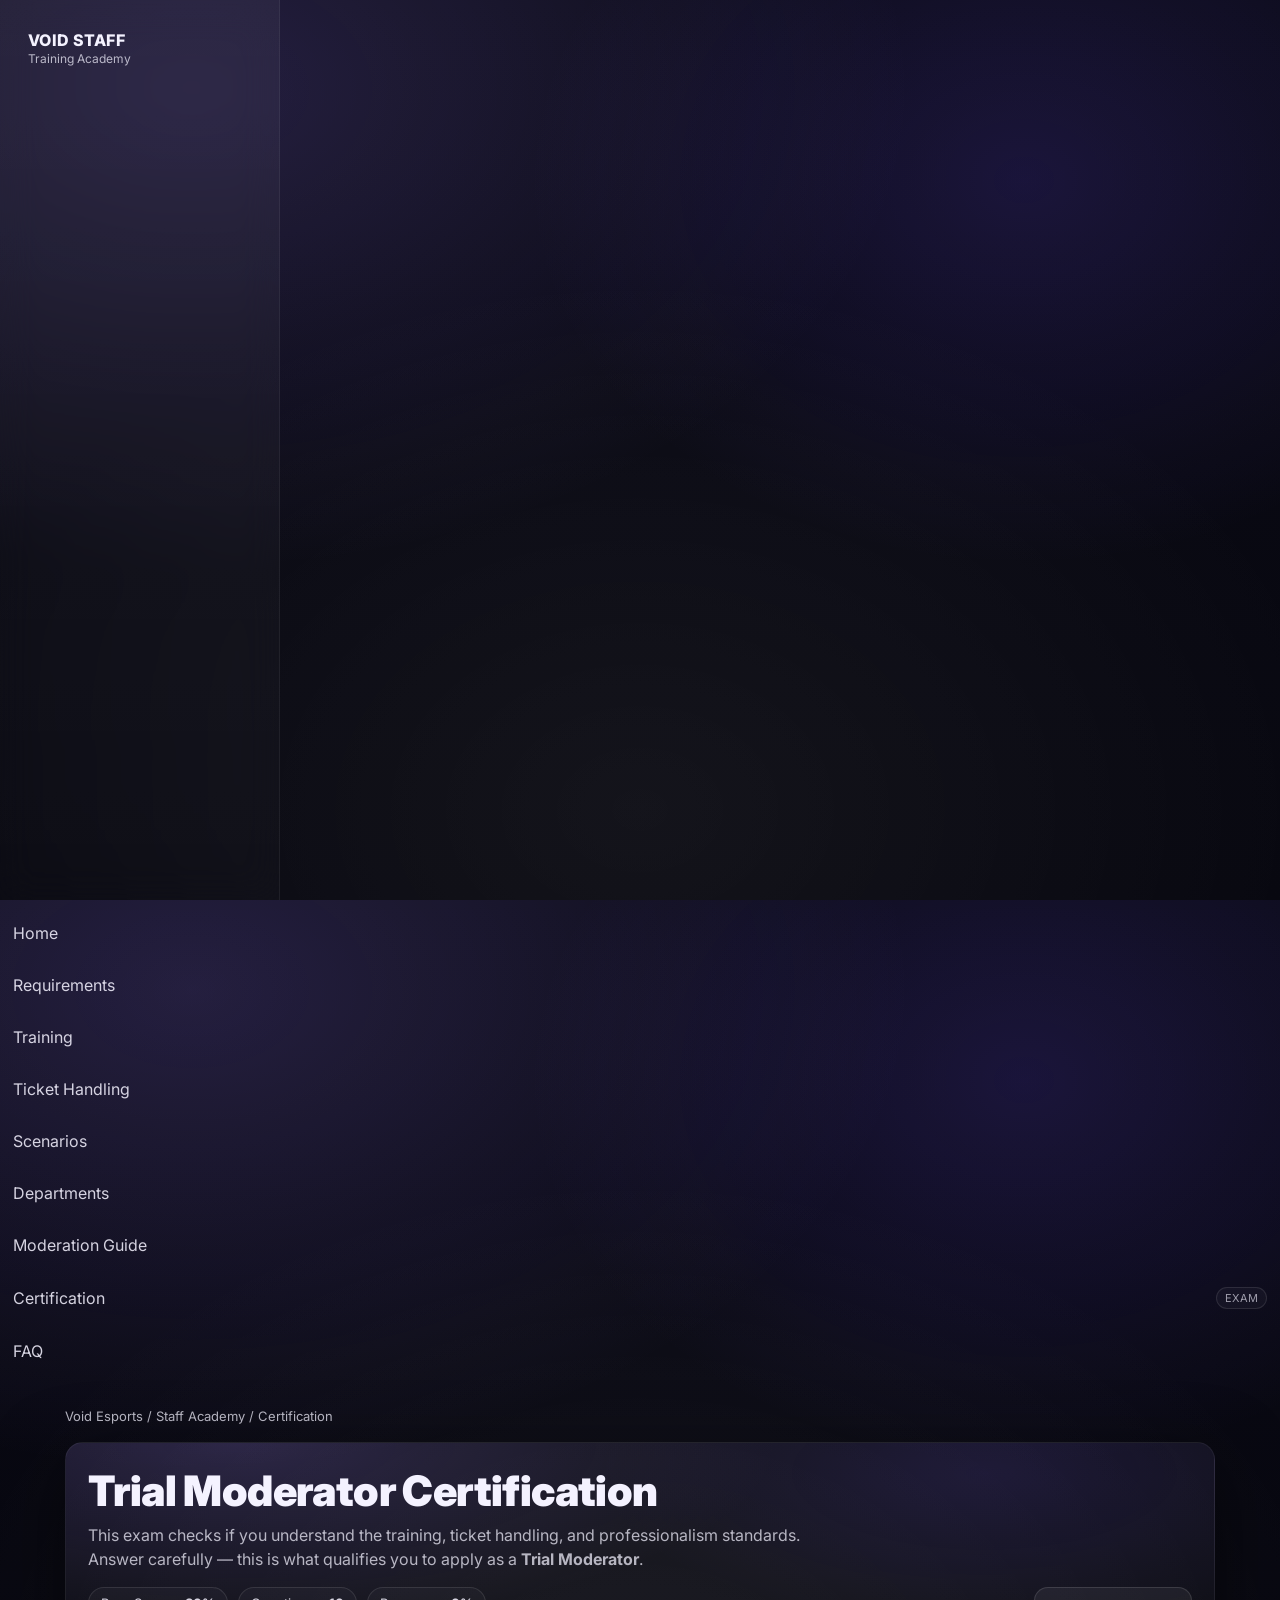
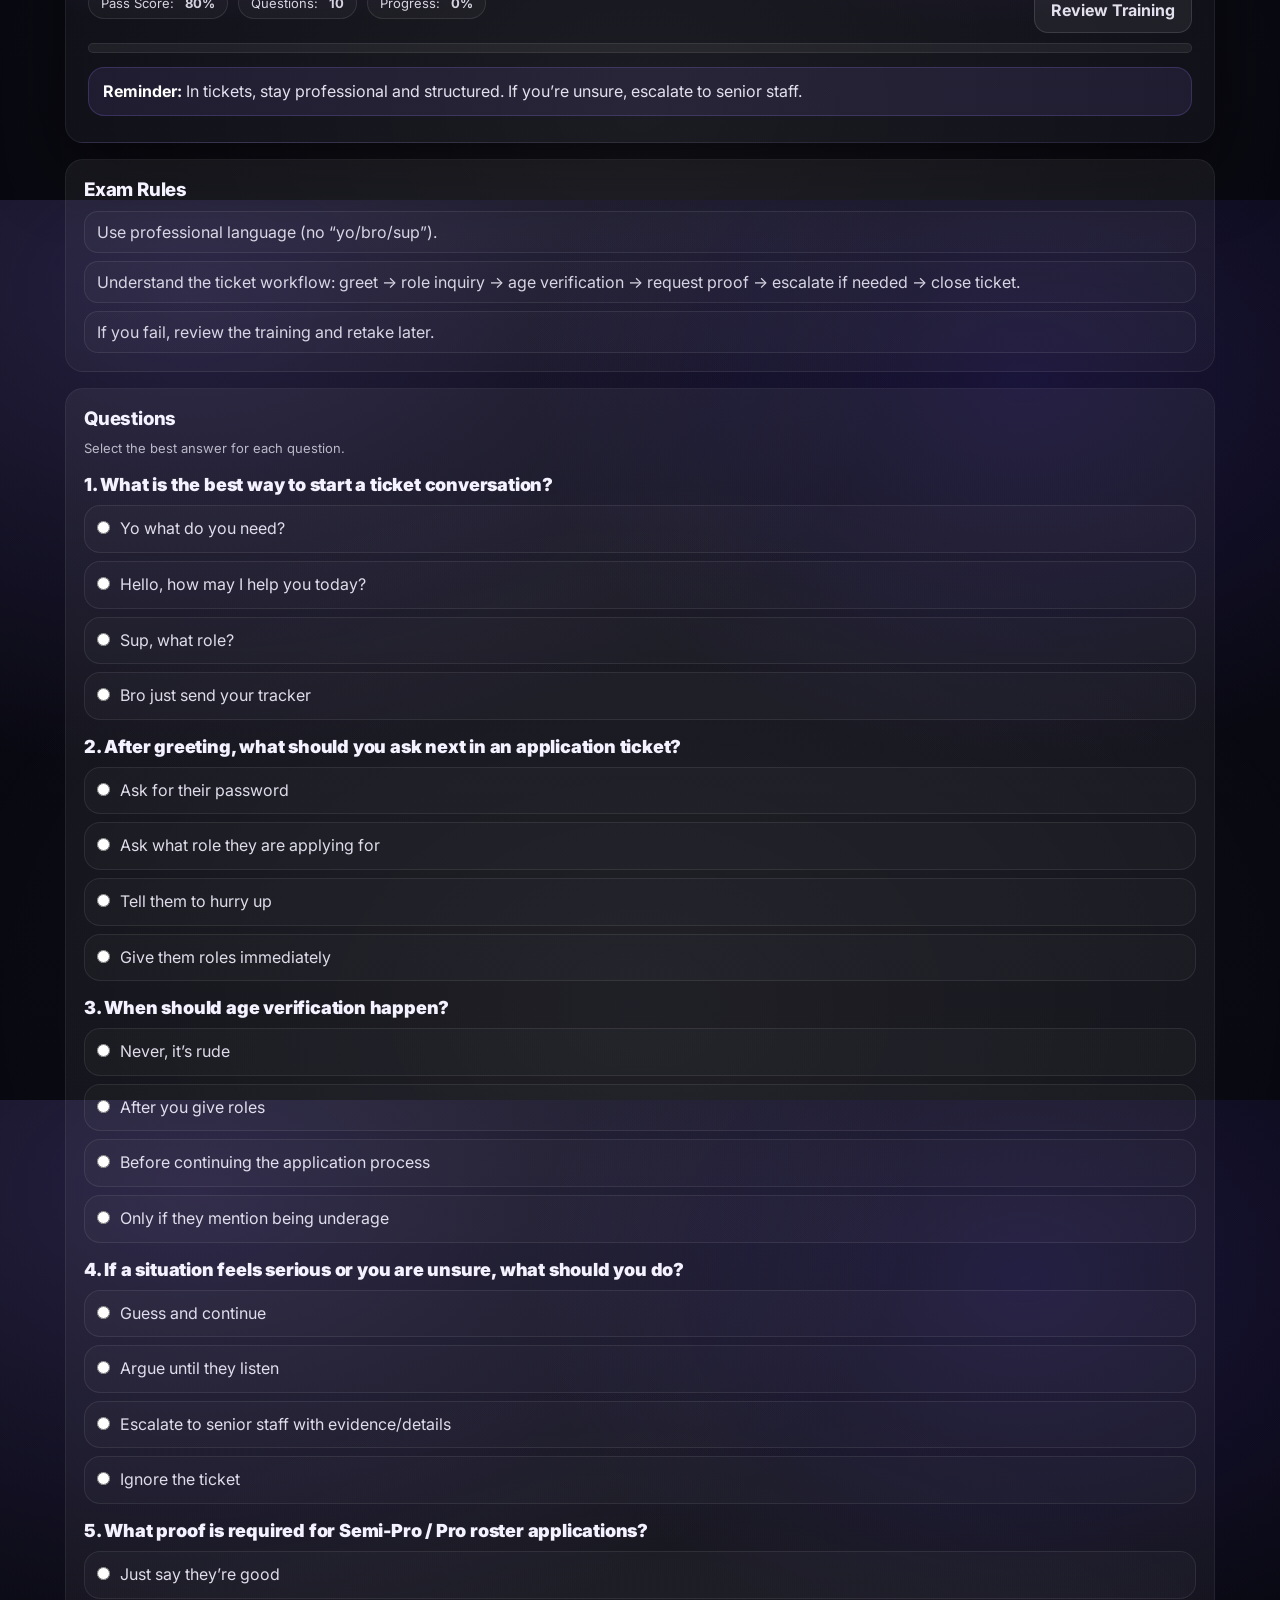
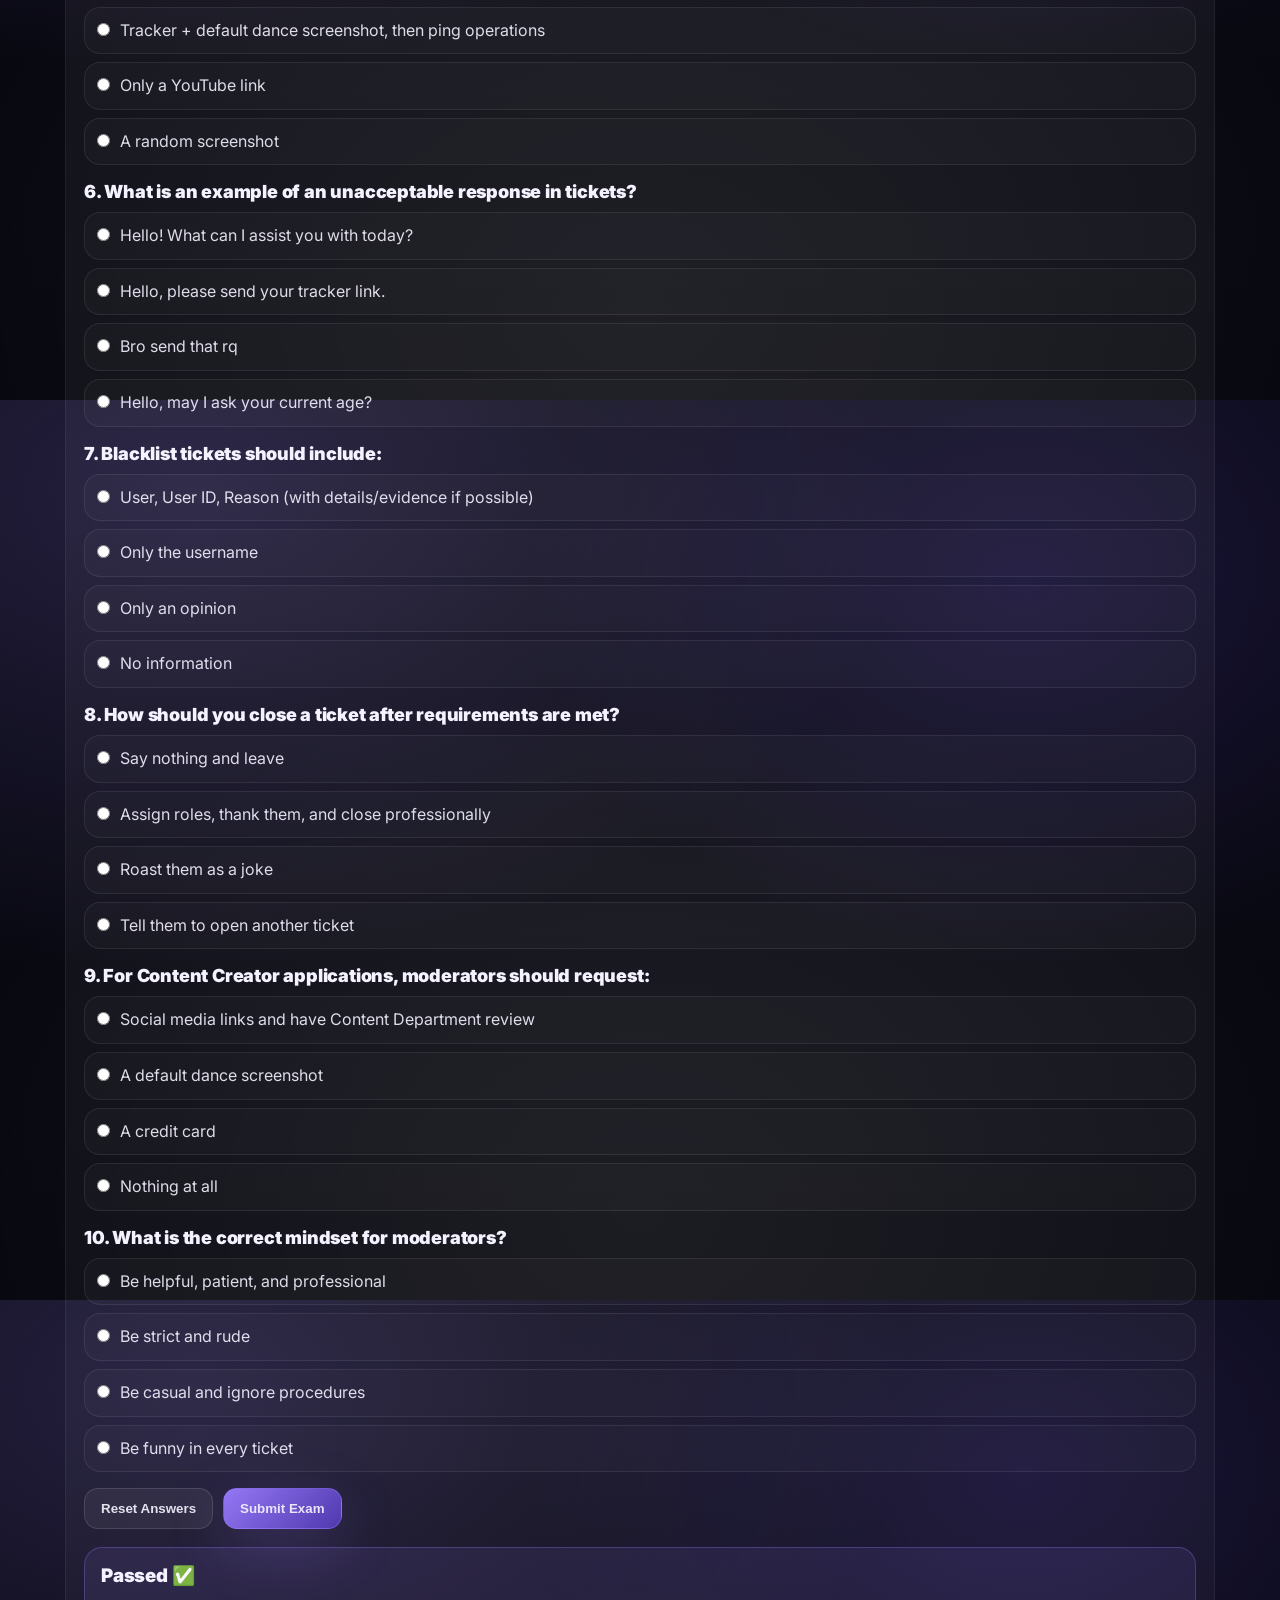
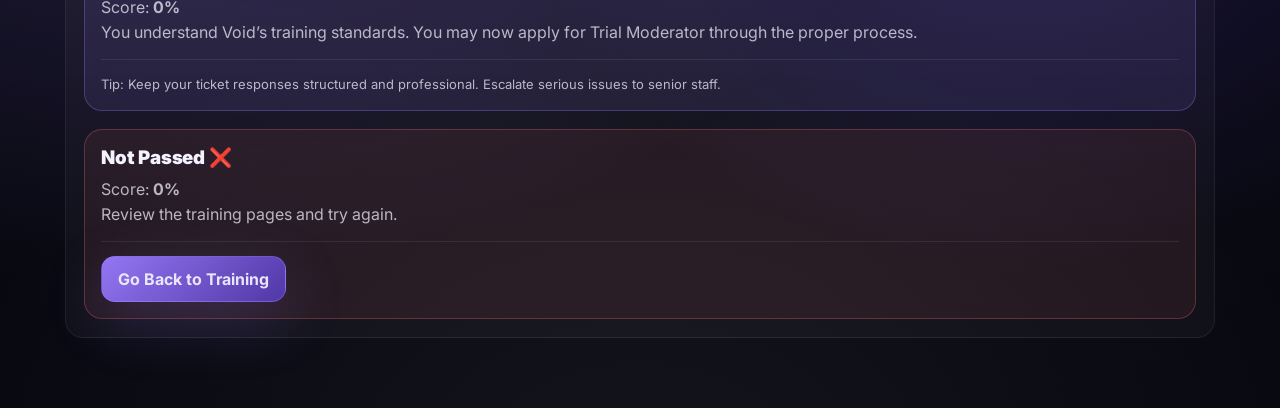
==== commit 00421150: "Update certification.html" ====
--- a/certification.html
+++ b/certification.html
@@ -131,11 +131,11 @@
   <!-- SIDEBAR -->
   <aside class="sidebar">
     
-    <div class="brand">
-
+  <div class="brand">
 <div class="brand-title">
 <div class="top">VOID STAFF</div>
 <div class="sub">Training Academy</div>
+</div>
 </div>
 
 </div>
